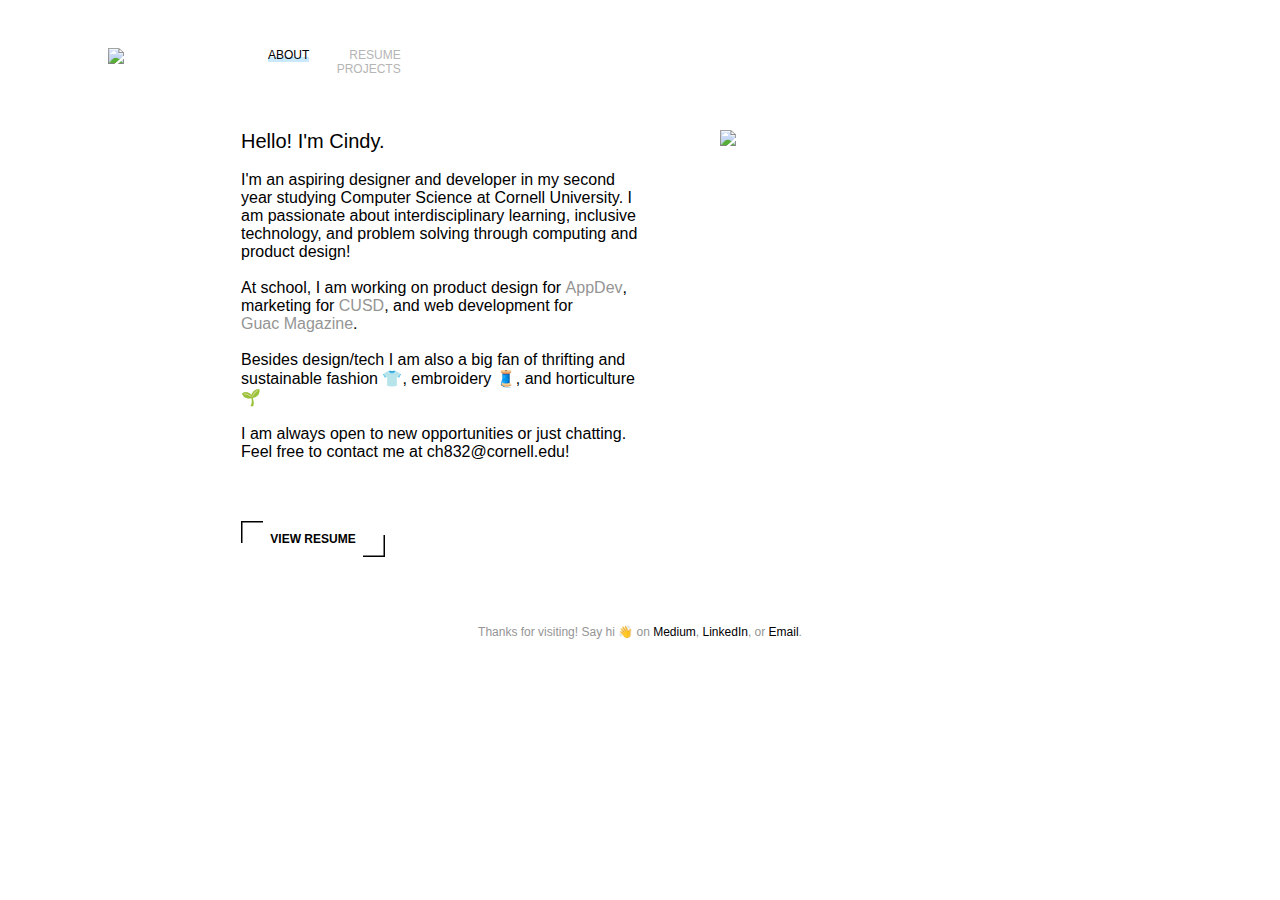
==== about.html @ b1cb4388 "blue underlines and href ui" ====
<!DOCTYPE html>
<html lang="en">

<head>
  <title>cindy huang</title>
  <meta charset="utf-8">
  <meta http-equiv="X-UA-Compatible" content="IE=edge">
  <meta name="viewport" content="width=device-width, initial-scale=1">

  <link rel="icon" href="https://cdn.glitch.com/b59a71d0-820a-452d-b9c7-6c191b469f55%2FAsset%201.png?v=1570710251582"
    type="image/x-icon">

  <!-- import the webpage's stylesheet -->
  <link rel="stylesheet" href="/style.css">

  <!-- import the webpage's javascript file -->
  <script src="/script.js" defer></script>
</head>

<body>
  <div class="header">
    <a href="index.html"><img
        src="https://cdn.glitch.com/b59a71d0-820a-452d-b9c7-6c191b469f55%2FAsset%203.png?v=1570650432038" id="logo"></a>

    <a href="https://cdn.glitch.com/b59a71d0-820a-452d-b9c7-6c191b469f55%2Fnewresume?v=1569694021846"
      class="nav hover chunky-underline" target="_blank">resume</a>
    <a href="about.html" class="nav hover chunky-underline active" style="color:black">about</a>
    <a href="index.html" class="nav hover chunky-underline">projects</a>
  </div>
  <div class="center about" style="display: block;">

    <img
      src="https://cdn.glitch.com/b59a71d0-820a-452d-b9c7-6c191b469f55%2Freceived_407897359862857-2.jpg?v=1568236920474">

    <div class="bio">
      <p>
        <span style="font-size:20px">Hello! I'm Cindy.</span> <br><br>
        I'm an aspiring designer and developer in my second year studying Computer Science at Cornell University.
        I am passionate about interdisciplinary learning, inclusive technology, and problem solving through computing
        and
        product design!
        <br><br>
        At school, I am working on product design for <a href="https://www.cornellappdev.com/"
          class="gray hover chunky-underline" target="_blank">AppDev</a>, marketing for
        <a href="https://cusd.cornell.edu/" class="gray hover chunky-underline" target="_blank">CUSD</a>, and web
        development for <a href="http://guacmag.com/" class="gray hover chunky-underline" target="_blank">Guac
          Magazine</a>.
        <br><br>
        Besides design/tech I am also a big fan of thrifting and sustainable fashion 👕, embroidery 🧵, and horticulture
        🌱<br><br>
        I am always open to new opportunities or just chatting. Feel free to contact me at
        ch832@cornell.edu!<br><br><br>
        <!--     <div class="container-left">
      <a href="https://cdn.glitch.com/b59a71d0-820a-452d-b9c7-6c191b469f55%2Fnewresume?v=1569694021846" class="button">
        <svg><rect></rect></svg> 
        view 
      </a>
        </div> -->
        <div style="clear:both; display:block;">
          <a href="https://cdn.glitch.com/b59a71d0-820a-452d-b9c7-6c191b469f55%2Fnewresume?v=1569694021846"
            target="_blank" class="button">
            <svg>
              <rect></rect>
            </svg>
            view resume
          </a>
        </div>
      </p>
    </div>

  </div>

  <div style="width:100%; height: 8em; display: flex;">
  </div>
  <p class="small gray center">
    Thanks for visiting! Say hi 👋 on <a class="hover chunky-underline" target="_blank"
      href="https://medium.com/@cindy.huang">Medium</a>,
    <a class="hover chunky-underline" target="_blank" href="https://www.linkedin.com/in/cindyhuang-/">LinkedIn</a>, or
    <a class="hover chunky-underline" target="_blank" href="mailto:ch832@cornell.edu">Email</a>.
  </p>

</body>

</html>
---- style.css ----
/* CSS files add styling rules to your content */

body {
  font-family: "Segoe UI", "Helvetica Neue", "Arial", helvetica, arial, sans-serif;
}
html{
  scroll-behavior:smooth;
  margin:40px 100px;
}
a{
  color:black;
  text-decoration:none;
}
p{
  margin:0px;
}

a.nav{
  color: #b5b5b5;
  float:right;
  text-decoration: none;
  margin-left: 40px;
  text-transform: uppercase;
  font-size: 12px;
  font-weight: 500;
}
a.hover:hover{ 
  color: black;
  transition: 0.35s ease-in-out;
}

#logo{
  width: 25%;
  display: inline-block;
  float: left;
}

.row{
  display: inline-block;
  width: 85%;
  padding: 1em;
  margin: 1.5em 0;
  background-color: #fff;
}
.row2{
  display: inline-block;
  width: 80%;
  
  margin: 0.5em 2.5em;
  background-color: #fff;
  text-align: left;
}

.project-desc{
  text-align:left;
}
.project-desc p{
  display:flex;
}
.gallery{
  width: 50%;
  float:left;
  margin-right: 4em;
}

.bio{
  text-align:left; 
  width:50%;
}

.about{
  width: 65%; 
  margin-top: 50px;
}
.about img{
  float:right; 
  width:40%;
}
.header{
  display: inline-block;
}
/**style stuffs to reuse*/
.bold{
  font-weight:bold;
}
.capitalize{
  text-transform:uppercase;
}
.gray{
  color:#959595;
}
.blue{
  color: #cae9fd;
}
.fleft{
  float:left;
}
.center {
  display: block;
  margin-left: auto;
  margin-right: auto;
  width:75%;
  text-align:center;
}
.small{
  font-size:12px;
}
.underline{
  text-decoration: underline;
}
.caption{
  margin-top:10px;
  position: relative;
}
.no-float{
  float:none;
}
* {
  box-sizing: border-box; 
}

img {
  display: block;
  width: 100%; 
}

section {
  margin-right: 30px;
}

/*project title*/
h1 {
  text-align:center;
  width:60%;
  /*margin:100px 150px 50px 150px;*/
  margin:75px auto 50px auto;
  display:block;
}
h2{
  text-align: left;
}
/*project title on home pg */
h3 {
  font-size: 22px;
  margin: 20px 0 0 0;
  font-weight: semibold;
  text-decoration:none;
}

/*project category, button*/
h4{
  margin-top:10px;
  font-weight:normal;
  font-size:12px;
  color: #959595;
  text-transform: uppercase;
}

h5{
  font-size: 12px;
  text-align:left;
  margin-bottom:10px;
}
h6{
  font-size:15px;
  width:100%;
  float:left;
  margin-bottom: 1em;
}

.responsive ul {
  display: grid;
  grid-template-columns: repeat(auto-fit, minmax(400px, 1fr));
  grid-gap: 1rem; 
}

.button{
  font-size:12px;
  font-weight: bold;
  text-transform: uppercase;
  display: inline-block;
/*   padding: 1em 1.5em; */
  color: black;
/*   border: 2px solid black; */
  text-align: center;
  float: left;
  margin: 2em 0;
  transition: all 0.2s ease-in-out;
  width: 144px;
  height:36px;
  position: absolute;
  line-height:36px;
}

.container-left{
  float:left;
}

a svg,
a svg rect{
  position: absolute;
  width:100%;
  height:100%;
  fill: transparent;
  top:0;
  left:0;
}
a svg rect{
  stroke-width: 3px;
  stroke: #000000;
  transition: 0.35s ease-in-out;
  stroke-dasharray: 44, 136;
  stroke-dashoffset: 22;
}
.button:hover svg rect{
  stroke-dasharray: 180, 0;
  stroke-dashoffset: 22;
}

/* blue underline */
.chunky-underline{
  background-image: linear-gradient(transparent 0%, transparent 65%, #cae9fd 65%, #cae9fd 100%, transparent 100%, transparent);
  display: inline-block;
  background-size: 0 100%;
  background-repeat: no-repeat;
  transition: .35s background-size ease-in-out;
}
.active {
  background-size: 100%;
}

.chunky-underline:after {
  content: '';
  display: block;
}
.chunky-underline:hover {
  background-size: 100% 100%;
}

/*art gallery*/
.artgal{
  margin-bottom: 100px;
}

/*project page*/
.projheader{
  display: block;
  margin:0px 200px 50px 200px;
}
.column{
  float:left;
  width:25%;
}

.text{
  float: left;
  margin: 0px 200px 0px 200px;
  line-height: 1.4rem;
}

.pic{
  position: relative;
  display:block;
  text-align:center;
  width:100%; 
  padding:5px;
  float:left;
  margin: 20px 0px 20px 0px;
}
.pic img{
  margin-bottom: 10px;
}
.emphasis{
  font-size:20px;
  font-style:italic;
  padding:30px;
}

@media only screen and (max-width:895px){
  body{
    margin: 25px 0px 10px 0px;
  }
  html{
    margin: 20px;
  }
  h1{
    font-size: 25px;
    padding:25px;
    margin: 0;
    width:100%;
  }

  .projheader{
    width: 100%;
    height: auto;
    margin: 10px 25px;
  } 
  .column{
    width: auto;
    margin: 10px;
    height: auto;
  }
  .text{
    margin: 25px;
    
  }/*
  .maininfo{
    margin-bottom: 100px;
    width:100%;
    padding-bottom:100px;
  }*/
  .small{
    line-height: 1rem;
  }
  .responsive ul {
  display: grid;
  grid-template-columns: auto;
  grid-gap: 1rem; 
  }

  .bio{
    float: left;
    width: 90%;
  }
  .textoverlay{
    font-size: 20px;
  }
  
}

@media only screen and (max-width:650px){
  .gallery{width: 100%; margin-bottom: 2em;}
  
  .about img{width:50%; margin-left: auto; margin-right: auto; float:none; margin-bottom: 2em;}
}

\
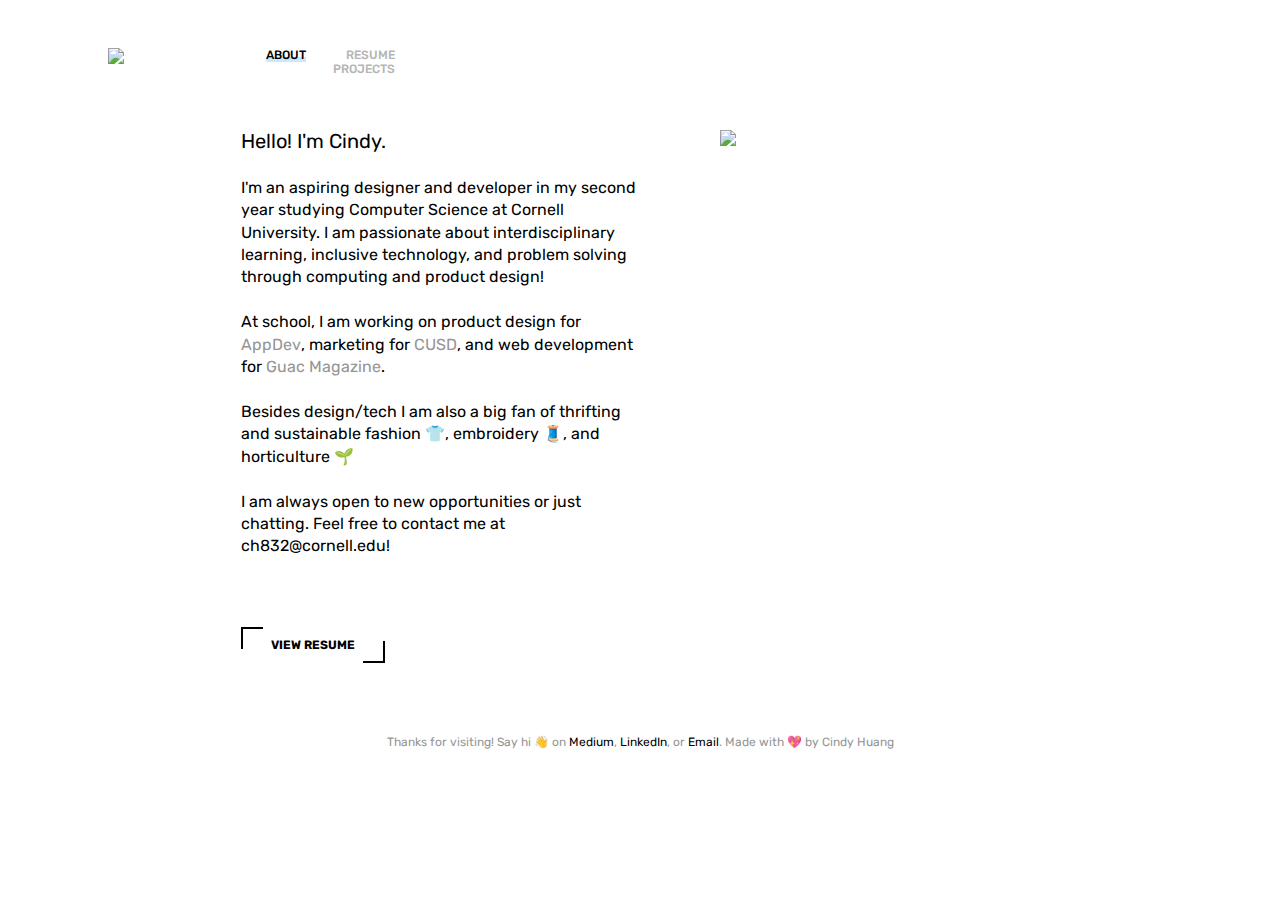
==== commit 7de6415f: "typeface" ====
--- a/about.html
+++ b/about.html
@@ -7,30 +7,29 @@
   <meta http-equiv="X-UA-Compatible" content="IE=edge">
   <meta name="viewport" content="width=device-width, initial-scale=1">
 
-  <link rel="icon" href="https://cdn.glitch.com/b59a71d0-820a-452d-b9c7-6c191b469f55%2FAsset%201.png?v=1570710251582"
-    type="image/x-icon">
+  <link rel="icon" href="/assets/favicon.png" type="image/png">
 
   <!-- import the webpage's stylesheet -->
   <link rel="stylesheet" href="/style.css">
 
   <!-- import the webpage's javascript file -->
   <script src="/script.js" defer></script>
+
+  <!-- font -->
+  <link rel="stylesheet" href="https://fonts.googleapis.com/css?family=Rubik">
 </head>
 
 <body>
   <div class="header">
-    <a href="index.html"><img
-        src="https://cdn.glitch.com/b59a71d0-820a-452d-b9c7-6c191b469f55%2FAsset%203.png?v=1570650432038" id="logo"></a>
+    <a href="index.html"><img src="/assets/name.png" id="logo"></a>
 
-    <a href="https://cdn.glitch.com/b59a71d0-820a-452d-b9c7-6c191b469f55%2Fnewresume?v=1569694021846"
-      class="nav hover chunky-underline" target="_blank">resume</a>
+    <a href="/assets/Huang_Cindy.pdf" class="nav hover chunky-underline" target="_blank">resume</a>
     <a href="about.html" class="nav hover chunky-underline active" style="color:black">about</a>
     <a href="index.html" class="nav hover chunky-underline">projects</a>
   </div>
   <div class="center about" style="display: block;">
 
-    <img
-      src="https://cdn.glitch.com/b59a71d0-820a-452d-b9c7-6c191b469f55%2Freceived_407897359862857-2.jpg?v=1568236920474">
+    <img src="/assets/headshot.jpg">
 
     <div class="bio">
       <p>
@@ -57,8 +56,7 @@
       </a>
         </div> -->
         <div style="clear:both; display:block;">
-          <a href="https://cdn.glitch.com/b59a71d0-820a-452d-b9c7-6c191b469f55%2Fnewresume?v=1569694021846"
-            target="_blank" class="button">
+          <a href="/assets/Huang_Cindy.pdf" target="_blank" class="button">
             <svg>
               <rect></rect>
             </svg>
@@ -77,6 +75,7 @@
       href="https://medium.com/@cindy.huang">Medium</a>,
     <a class="hover chunky-underline" target="_blank" href="https://www.linkedin.com/in/cindyhuang-/">LinkedIn</a>, or
     <a class="hover chunky-underline" target="_blank" href="mailto:ch832@cornell.edu">Email</a>.
+    Made with 💖 by Cindy Huang
   </p>
 
 </body>
--- a/style.css
+++ b/style.css
@@ -1,7 +1,7 @@
 /* CSS files add styling rules to your content */
 
 body {
-  font-family: "Segoe UI", "Helvetica Neue", "Arial", helvetica, arial, sans-serif;
+  font-family: "Rubik", "Segoe UI", "Helvetica", "Arial", helvetica, arial, sans-serif;
 }
 html{
   scroll-behavior:smooth;
@@ -13,6 +13,7 @@
 }
 p{
   margin:0px;
+  line-height:1.4rem;
 }
 
 a.nav{
@@ -26,7 +27,7 @@
 }
 a.hover:hover{ 
   color: black;
-  transition: 0.35s ease-in-out;
+  transition: 0.25s ease-in-out;
 }
 
 #logo{
@@ -38,8 +39,7 @@
 .row{
   display: inline-block;
   width: 85%;
-  padding: 1em;
-  margin: 1.5em 0;
+  margin: 2.5em 0;
   background-color: #fff;
 }
 .row2{
@@ -60,7 +60,7 @@
 .gallery{
   width: 50%;
   float:left;
-  margin-right: 4em;
+  margin-right: 3em;
 }
 
 .bio{
@@ -206,9 +206,9 @@
   left:0;
 }
 a svg rect{
-  stroke-width: 3px;
+  stroke-width: 4px;
   stroke: #000000;
-  transition: 0.35s ease-in-out;
+  transition: 0.25s ease-in-out;
   stroke-dasharray: 44, 136;
   stroke-dashoffset: 22;
 }
@@ -223,7 +223,7 @@
   display: inline-block;
   background-size: 0 100%;
   background-repeat: no-repeat;
-  transition: .35s background-size ease-in-out;
+  transition: .25s background-size ease-in-out;
 }
 .active {
   background-size: 100%;
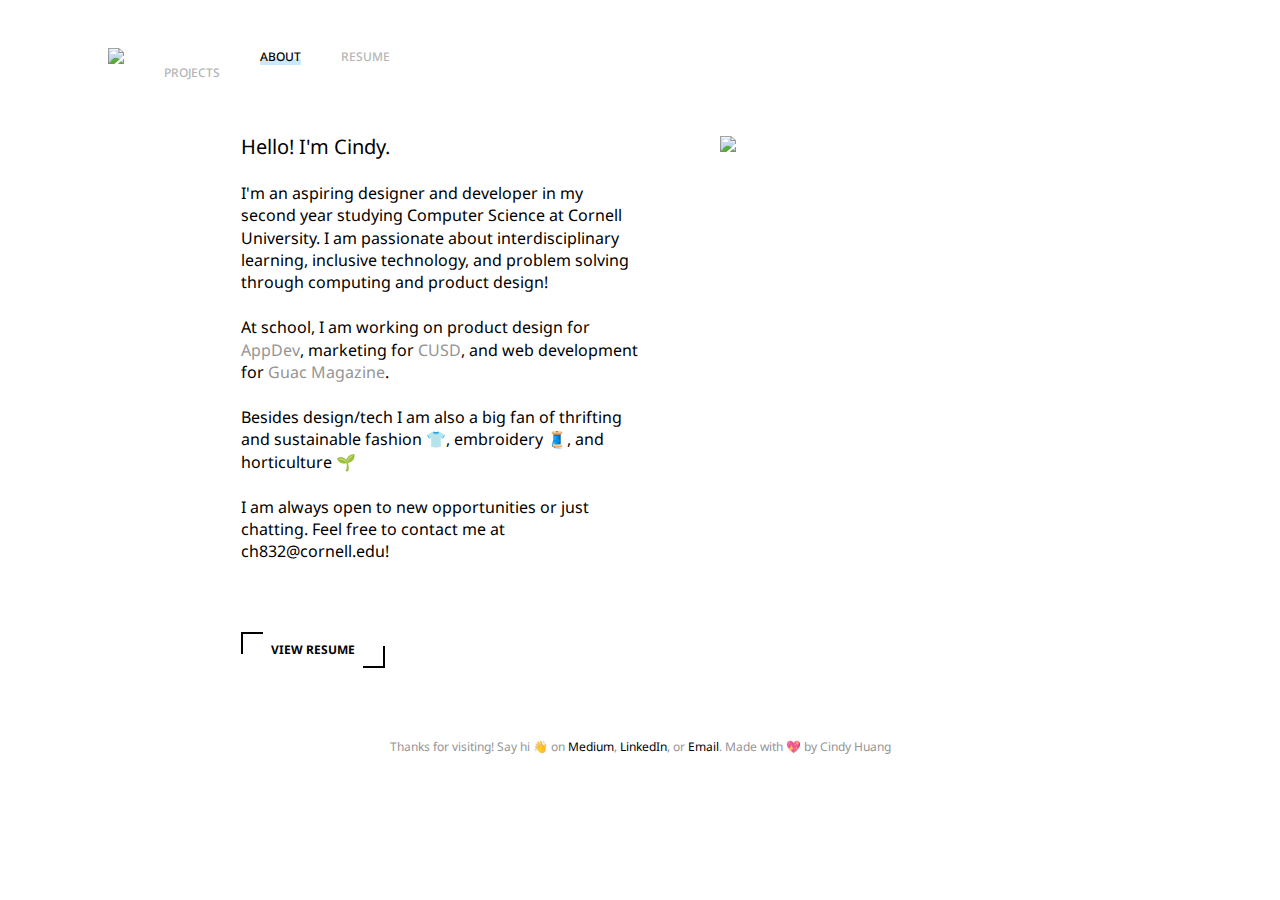
==== commit afc2e8ce: "fonts" ====
--- a/about.html
+++ b/about.html
@@ -16,7 +16,7 @@
   <script src="/script.js" defer></script>
 
   <!-- font -->
-  <link rel="stylesheet" href="https://fonts.googleapis.com/css?family=Rubik">
+  <link rel="stylesheet" href="https://fonts.googleapis.com/css?family=Noto+Sans">
 </head>
 
 <body>
--- a/style.css
+++ b/style.css
@@ -1,7 +1,7 @@
 /* CSS files add styling rules to your content */
 
 body {
-  font-family: "Rubik", "Segoe UI", "Helvetica", "Arial", helvetica, arial, sans-serif;
+  font-family: "Noto Sans", "Segoe UI", "Helvetica", "Arial", helvetica, arial, sans-serif;
 }
 html{
   scroll-behavior:smooth;
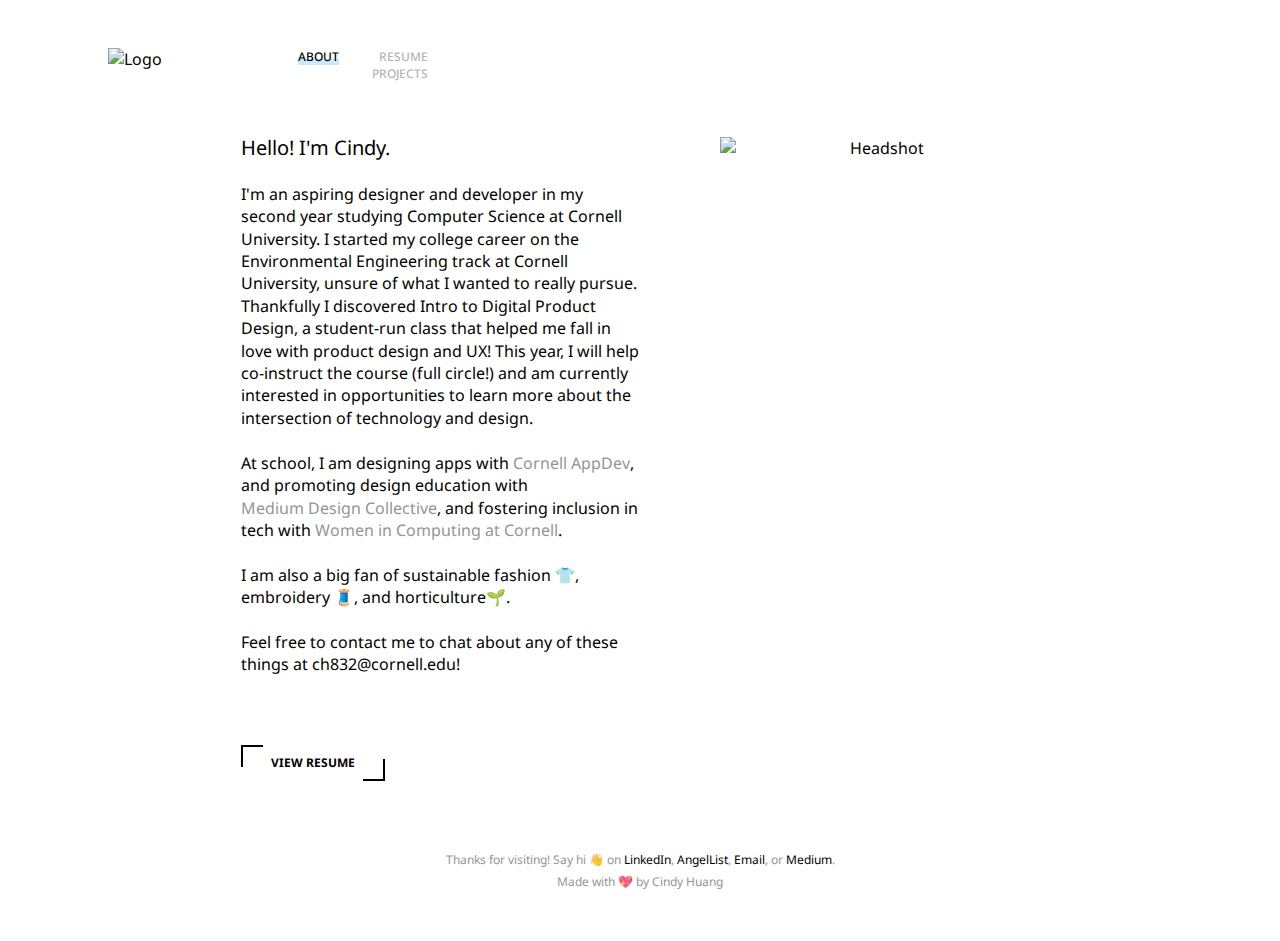
==== commit 9995acdc: "footer and mockups" ====
--- a/about.html
+++ b/about.html
@@ -21,34 +21,35 @@
 
 <body>
   <div class="header">
-    <a href="index.html"><img src="/assets/name.png" id="logo"></a>
+    <a href="index.html"><img src="/assets/name.png" id="logo" alt="Logo"></a>
 
-    <a href="/assets/Huang_Cindy.pdf" class="nav hover chunky-underline" target="_blank">resume</a>
+    <a href="Huang_Cindy.pdf" class="nav hover chunky-underline" target="_blank">resume</a>
     <a href="about.html" class="nav hover chunky-underline active" style="color:black">about</a>
     <a href="index.html" class="nav hover chunky-underline">projects</a>
   </div>
   <div class="center about" style="display: block;">
 
-    <img src="/assets/headshot.jpg">
+    <img src="/assets/headshot.jpg" alt="Headshot">
 
     <div class="bio">
       <p>
         <span style="font-size:20px">Hello! I'm Cindy.</span> <br><br>
         I'm an aspiring designer and developer in my second year studying Computer Science at Cornell University.
-        I am passionate about interdisciplinary learning, inclusive technology, and problem solving through computing
-        and
-        product design!
+        I started my college career on the Environmental Engineering track at Cornell University, unsure of what I
+        wanted to really pursue.
+        Thankfully I discovered Intro to Digital Product Design, a student-run class that helped me fall in
+        love with product design and UX! This year, I will help co-instruct the course (full circle!) and am
+        currently interested in opportunities to learn more about the intersection of technology and design.
         <br><br>
-        At school, I am working on product design for <a href="https://www.cornellappdev.com/"
-          class="gray hover chunky-underline" target="_blank">AppDev</a>, marketing for
-        <a href="https://cusd.cornell.edu/" class="gray hover chunky-underline" target="_blank">CUSD</a>, and web
-        development for <a href="http://guacmag.com/" class="gray hover chunky-underline" target="_blank">Guac
-          Magazine</a>.
+        At school, I am designing apps with <a href="https://www.cornellappdev.com/" class="gray hover chunky-underline"
+          target="_blank">Cornell AppDev</a>, and promoting design education with
+        <a href="https://cornellmedium.design/" class="gray hover chunky-underline" target="_blank">Medium Design
+          Collective</a>, and fostering inclusion in tech with
+        <a href="https://wicc.cornell.edu/" class="gray hover chunky-underline" target="_blank">Women in Computing at
+          Cornell</a>.
         <br><br>
-        Besides design/tech I am also a big fan of thrifting and sustainable fashion 👕, embroidery 🧵, and horticulture
-        🌱<br><br>
-        I am always open to new opportunities or just chatting. Feel free to contact me at
-        ch832@cornell.edu!<br><br><br>
+        I am also a big fan of sustainable fashion 👕, embroidery 🧵, and horticulture🌱.<br><br>
+        Feel free to contact me to chat about any of these things at ch832@cornell.edu!<br><br><br>
         <!--     <div class="container-left">
       <a href="https://cdn.glitch.com/b59a71d0-820a-452d-b9c7-6c191b469f55%2Fnewresume?v=1569694021846" class="button">
         <svg><rect></rect></svg> 
@@ -56,7 +57,7 @@
       </a>
         </div> -->
         <div style="clear:both; display:block;">
-          <a href="/assets/Huang_Cindy.pdf" target="_blank" class="button">
+          <a href="Huang_Cindy.pdf" target="_blank" class="button">
             <svg>
               <rect></rect>
             </svg>
@@ -71,10 +72,11 @@
   <div style="width:100%; height: 8em; display: flex;">
   </div>
   <p class="small gray center">
-    Thanks for visiting! Say hi 👋 on <a class="hover chunky-underline" target="_blank"
-      href="https://medium.com/@cindy.huang">Medium</a>,
-    <a class="hover chunky-underline" target="_blank" href="https://www.linkedin.com/in/cindyhuang-/">LinkedIn</a>, or
-    <a class="hover chunky-underline" target="_blank" href="mailto:ch832@cornell.edu">Email</a>.
+    Thanks for visiting! Say hi 👋 on
+    <a class="hover chunky-underline" target="_blank" href="https://www.linkedin.com/in/cindyhuang-/">LinkedIn</a>,
+    <a class="hover chunky-underline" target="_blank" href="https://angel.co/cindy-huang-15">AngelList</a>,
+    <a class="hover chunky-underline" target="_blank" href="mailto:ch832@cornell.edu">Email</a>, or
+    <a class="hover chunky-underline" target="_blank" href="https://medium.com/@cindy.huang">Medium</a>.<br>
     Made with 💖 by Cindy Huang
   </p>
 
--- a/style.css
+++ b/style.css
@@ -14,6 +14,7 @@
 p{
   margin:0px;
   line-height:1.4rem;
+ 
 }
 
 a.nav{
@@ -95,6 +96,9 @@
 .fleft{
   float:left;
 }
+.inline{
+  display:inline;
+}
 .center {
   display: block;
   margin-left: auto;
@@ -107,6 +111,7 @@
 }
 .underline{
   text-decoration: underline;
+  text-decoration-color: #b5b5b5;
 }
 .caption{
   margin-top:10px;
@@ -137,6 +142,7 @@
   display:block;
 }
 h2{
+  margin-top:2em;
   text-align: left;
 }
 /*project title on home pg */
@@ -168,10 +174,18 @@
   margin-bottom: 1em;
 }
 
-.responsive ul {
-  display: grid;
-  grid-template-columns: repeat(auto-fit, minmax(400px, 1fr));
-  grid-gap: 1rem; 
+.button-center{
+  font-size:12px;
+  font-weight: bold;
+  text-transform: uppercase;
+  display: block;
+  margin: 2em auto;
+  padding: .5em 2em;
+  background-color: black;
+  color:white;
+  width: 200px;
+  text-align: center;
+  line-height:36px;
 }
 
 .button{
@@ -236,6 +250,14 @@
 .chunky-underline:hover {
   background-size: 100% 100%;
 }
+.mylist{
+  margin: 2em; 
+  line-height:2em;
+}
+
+li{
+  margin-bottom: 0.75em;
+}
 
 /*art gallery*/
 .artgal{
@@ -249,7 +271,8 @@
 }
 .column{
   float:left;
-  width:25%;
+  width:20%;
+  margin:1em;
 }
 
 .text{
@@ -271,9 +294,19 @@
   margin-bottom: 10px;
 }
 .emphasis{
-  font-size:20px;
+  font-size:1.5em;
   font-style:italic;
   padding:30px;
+  line-height: 1.5em;
+}
+
+@media only screen and (max-width:1260px){
+  .column{
+    float: left;
+    width: 50%;
+    padding: 0 2em;
+    margin: 0;
+  }
 }
 
 @media only screen and (max-width:895px){
@@ -333,5 +366,3 @@
   
   .about img{width:50%; margin-left: auto; margin-right: auto; float:none; margin-bottom: 2em;}
 }
-
-\
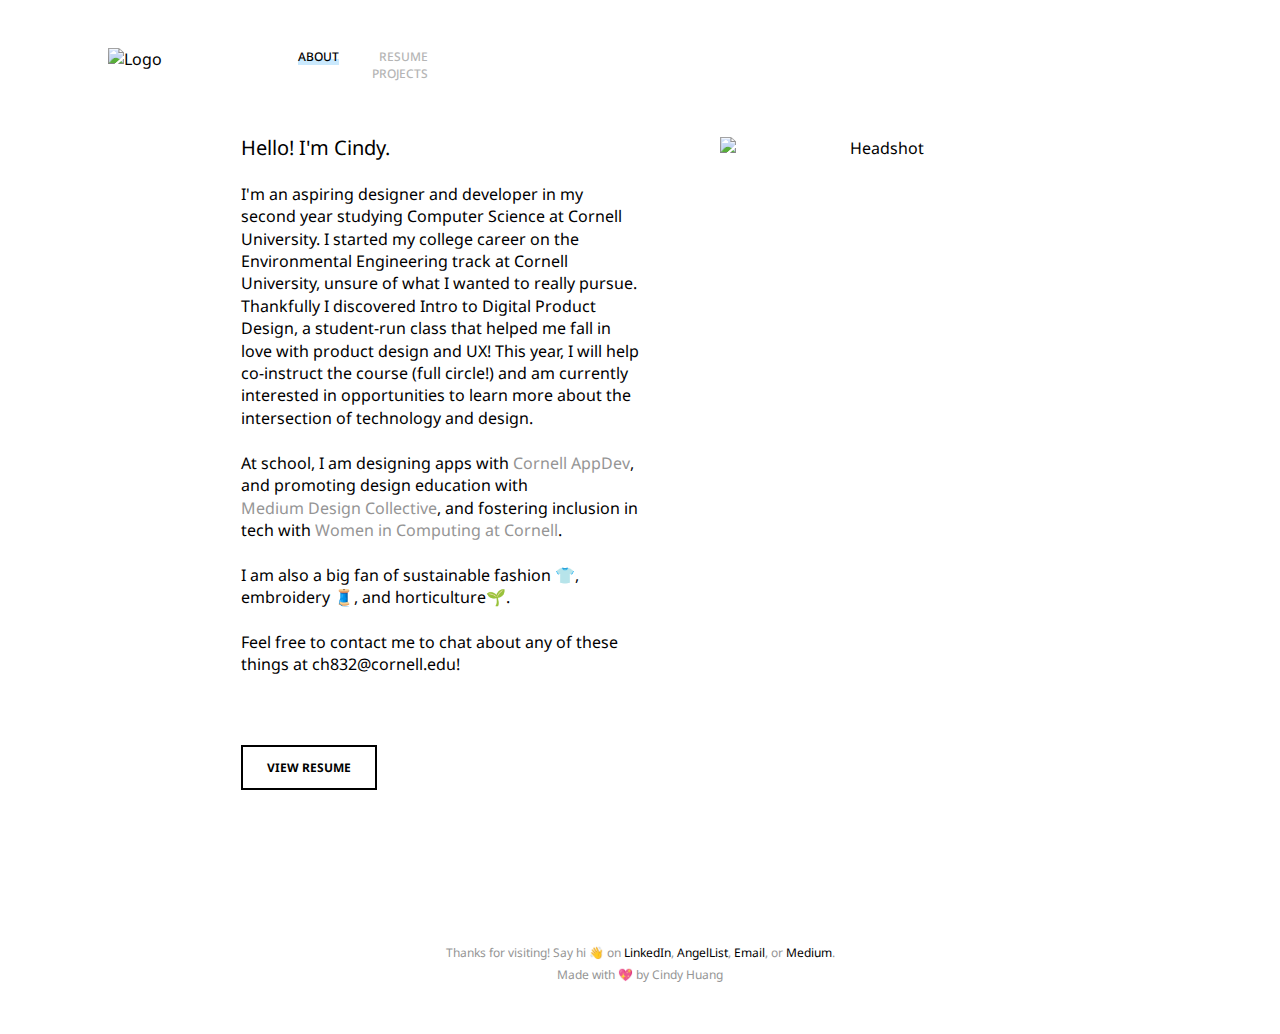
==== commit 37b2099b: "buttons" ====
--- a/about.html
+++ b/about.html
@@ -58,9 +58,6 @@
         </div> -->
         <div style="clear:both; display:block;">
           <a href="Huang_Cindy.pdf" target="_blank" class="button">
-            <svg>
-              <rect></rect>
-            </svg>
             view resume
           </a>
         </div>
--- a/style.css
+++ b/style.css
@@ -193,17 +193,22 @@
   font-weight: bold;
   text-transform: uppercase;
   display: inline-block;
-/*   padding: 1em 1.5em; */
+  padding: 1em 2em;
   color: black;
-/*   border: 2px solid black; */
+  border: 2px solid black;
   text-align: center;
   float: left;
   margin: 2em 0;
   transition: all 0.2s ease-in-out;
-  width: 144px;
+  /* width: 144px;
   height:36px;
   position: absolute;
-  line-height:36px;
+  line-height:36px; */
+}
+
+.button:hover{
+  background-color: black;
+  color:white;
 }
 
 .container-left{
@@ -279,6 +284,10 @@
   float: left;
   margin: 0px 200px 0px 200px;
   line-height: 1.4rem;
+}
+
+.text h6{
+  line-height: 2rem;
 }
 
 .pic{
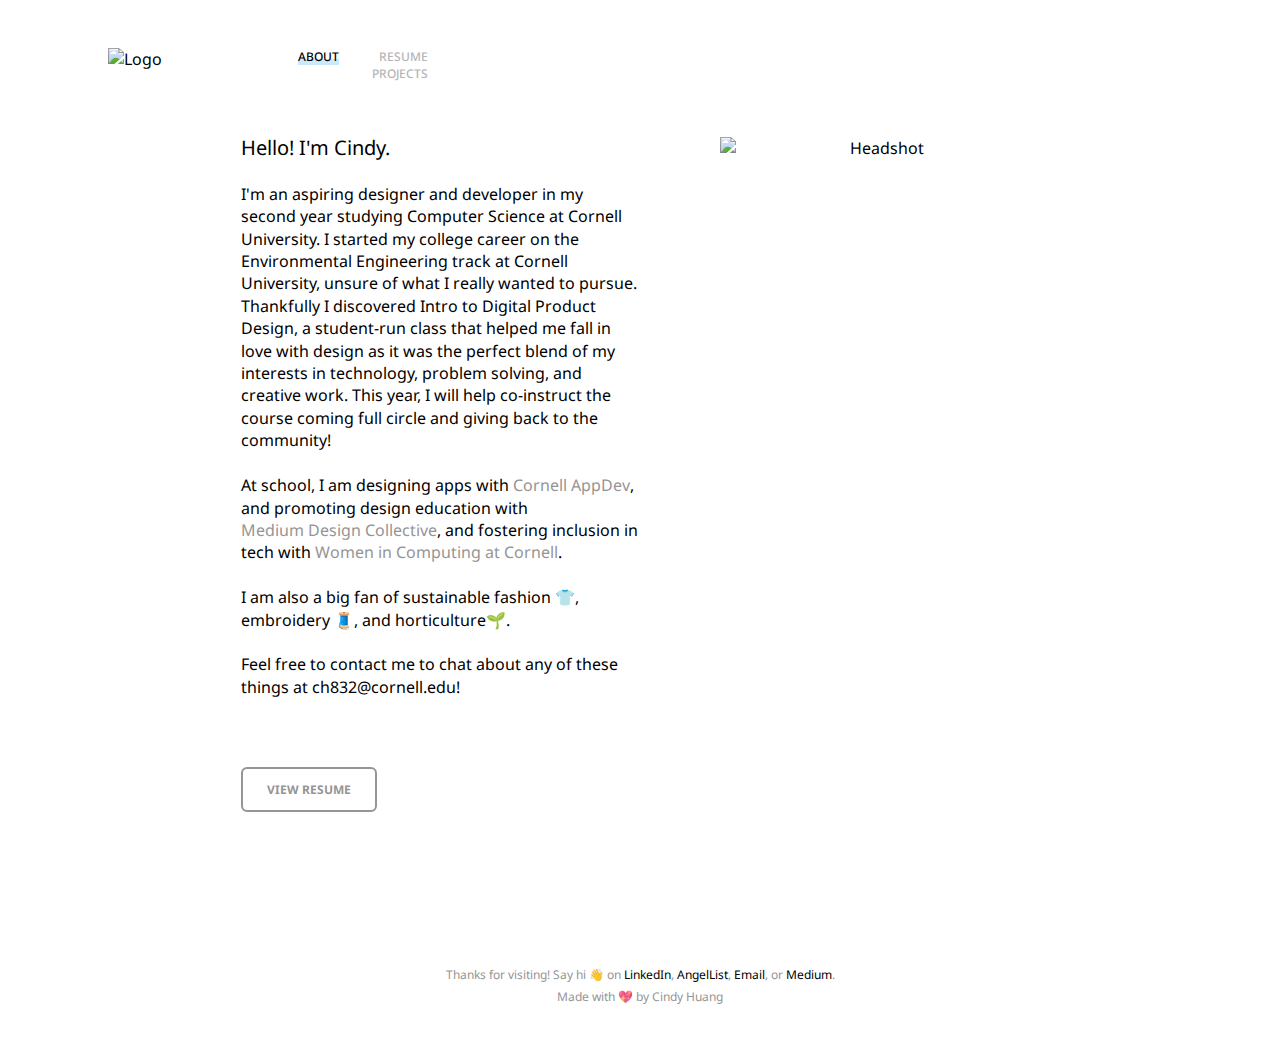
==== commit 60cec3af: "buttons and about:" ====
--- a/about.html
+++ b/about.html
@@ -36,10 +36,10 @@
         <span style="font-size:20px">Hello! I'm Cindy.</span> <br><br>
         I'm an aspiring designer and developer in my second year studying Computer Science at Cornell University.
         I started my college career on the Environmental Engineering track at Cornell University, unsure of what I
-        wanted to really pursue.
+        really wanted to pursue.
         Thankfully I discovered Intro to Digital Product Design, a student-run class that helped me fall in
-        love with product design and UX! This year, I will help co-instruct the course (full circle!) and am
-        currently interested in opportunities to learn more about the intersection of technology and design.
+        love with design as it was the perfect blend of my interests in technology, problem solving, and creative work.
+        This year, I will help co-instruct the course coming full circle and giving back to the community!
         <br><br>
         At school, I am designing apps with <a href="https://www.cornellappdev.com/" class="gray hover chunky-underline"
           target="_blank">Cornell AppDev</a>, and promoting design education with
@@ -50,12 +50,7 @@
         <br><br>
         I am also a big fan of sustainable fashion 👕, embroidery 🧵, and horticulture🌱.<br><br>
         Feel free to contact me to chat about any of these things at ch832@cornell.edu!<br><br><br>
-        <!--     <div class="container-left">
-      <a href="https://cdn.glitch.com/b59a71d0-820a-452d-b9c7-6c191b469f55%2Fnewresume?v=1569694021846" class="button">
-        <svg><rect></rect></svg> 
-        view 
-      </a>
-        </div> -->
+
         <div style="clear:both; display:block;">
           <a href="Huang_Cindy.pdf" target="_blank" class="button">
             view resume
--- a/style.css
+++ b/style.css
@@ -181,8 +181,8 @@
   display: block;
   margin: 2em auto;
   padding: .5em 2em;
-  background-color: black;
-  color:white;
+  background-color: white;
+  color:#959595;
   width: 200px;
   text-align: center;
   line-height:36px;
@@ -194,11 +194,13 @@
   text-transform: uppercase;
   display: inline-block;
   padding: 1em 2em;
-  color: black;
-  border: 2px solid black;
+  color: #959595;
+  background-color: white;
+  border: 2px solid #959595;
+  border-radius: 0.5em;
   text-align: center;
   float: left;
-  margin: 2em 0;
+  margin: 2em 1em 2em 0;
   transition: all 0.2s ease-in-out;
   /* width: 144px;
   height:36px;
@@ -206,9 +208,20 @@
   line-height:36px; */
 }
 
+.primary.button{
+  background-color: #959595;
+  color: white;
+}
+
 .button:hover{
+  color: black;
+  border-color: black;
+}
+
+.primary.button:hover{
   background-color: black;
-  color:white;
+  border-color: black;
+  color: white;
 }
 
 .container-left{
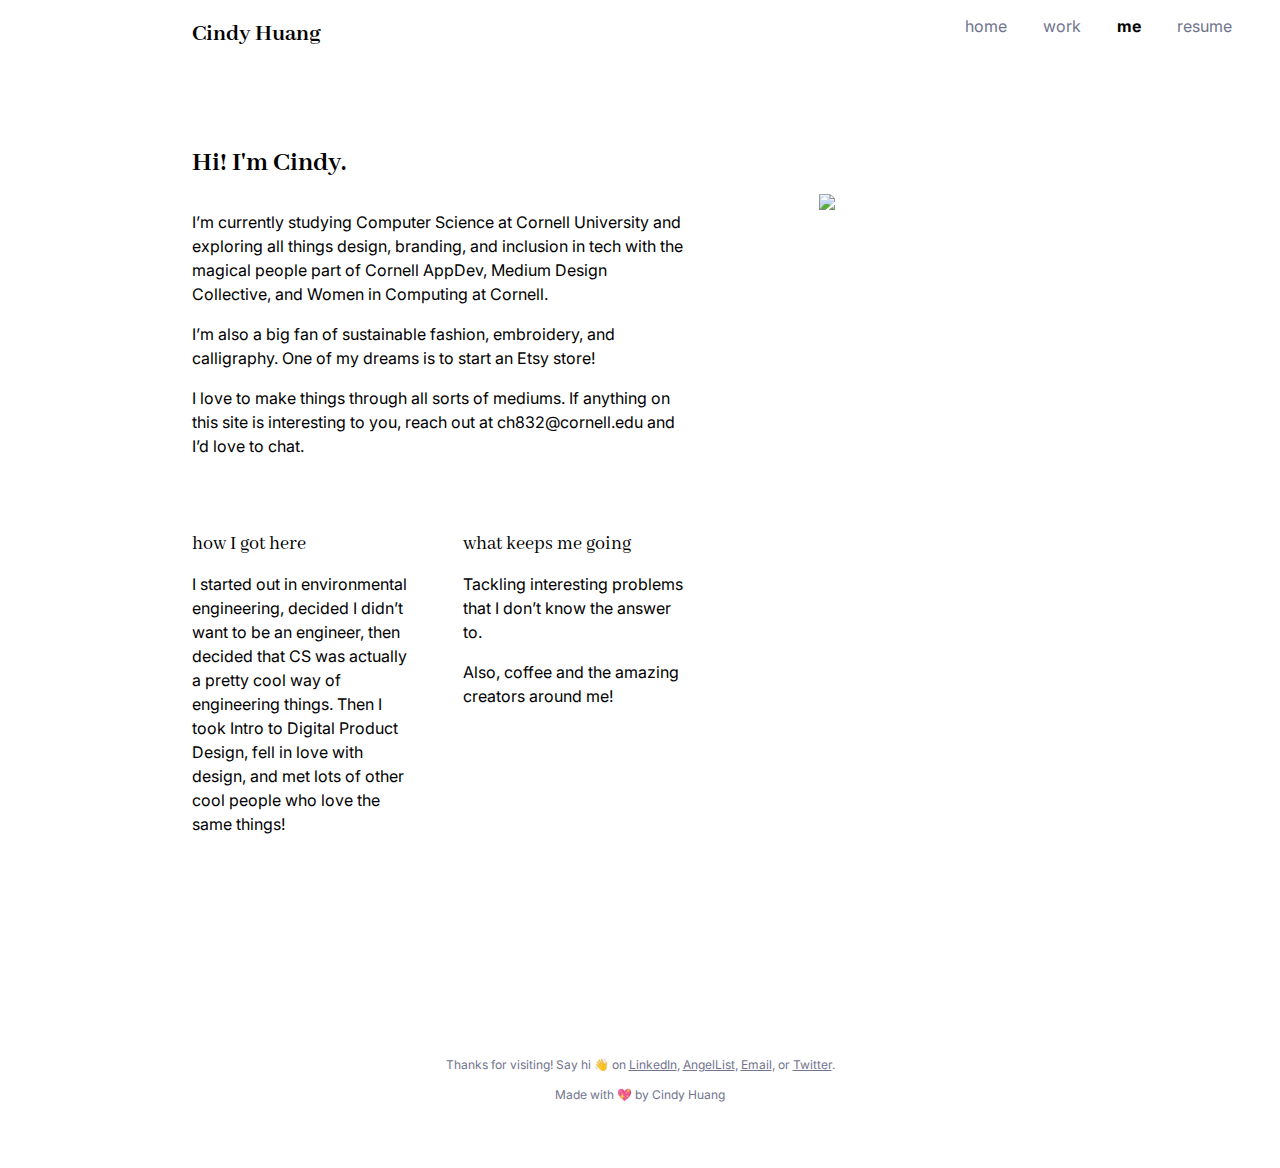
==== commit 77344148: "added night bite" ====
--- a/about.html
+++ b/about.html
@@ -10,66 +10,82 @@
   <link rel="icon" href="/assets/favicon.png" type="image/png">
 
   <!-- import the webpage's stylesheet -->
-  <link rel="stylesheet" href="/style.css">
+  <link rel="stylesheet" href="/stylenew.css">
 
   <!-- import the webpage's javascript file -->
   <script src="/script.js" defer></script>
 
   <!-- font -->
   <link rel="stylesheet" href="https://fonts.googleapis.com/css?family=Noto+Sans">
+  <link rel="stylesheet" href="https://fonts.googleapis.com/css?family=Abhaya+Libre">
+  <link rel="stylesheet" href="https://fonts.googleapis.com/css?family=Inter">
 </head>
 
 <body>
-  <div class="header">
-    <a href="index.html"><img src="/assets/name.png" id="logo" alt="Logo"></a>
 
-    <a href="Huang_Cindy.pdf" class="nav hover chunky-underline" target="_blank">resume</a>
-    <a href="about.html" class="nav hover chunky-underline active" style="color:black">about</a>
-    <a href="index.html" class="nav hover chunky-underline">projects</a>
+  <div class="topnav">
+    <a href="index.html">
+      <h3 id="nav-name">Cindy Huang</h3>
+    </a>
+
+    <div id=links>
+      <a href="index.html" class="gray">home</a>
+      <a href="index.html#projects" class="gray">work</a>
+      <a href="about.html" class="active">me</a>
+      <a href="/assets/Huang_Cindy.pdf" class="gray">resume</a>
+    </div>
   </div>
-  <div class="center about" style="display: block;">
 
-    <img src="/assets/headshot.jpg" alt="Headshot">
+  <div id="main-about">
+    <h2>Hi! I'm Cindy.</h2>
 
-    <div class="bio">
+    <div id="headshot">
+      <img src="assets/headshot.jpg">
+    </div>
+
+    <div id="bio">
       <p>
-        <span style="font-size:20px">Hello! I'm Cindy.</span> <br><br>
-        I'm an aspiring designer and developer in my second year studying Computer Science at Cornell University.
-        I started my college career on the Environmental Engineering track at Cornell University, unsure of what I
-        really wanted to pursue.
-        Thankfully I discovered Intro to Digital Product Design, a student-run class that helped me fall in
-        love with design as it was the perfect blend of my interests in technology, problem solving, and creative work.
-        This year, I will help co-instruct the course coming full circle and giving back to the community!
-        <br><br>
-        At school, I am designing apps with <a href="https://www.cornellappdev.com/" class="gray hover chunky-underline"
-          target="_blank">Cornell AppDev</a>, and promoting design education with
-        <a href="https://cornellmedium.design/" class="gray hover chunky-underline" target="_blank">Medium Design
-          Collective</a>, and fostering inclusion in tech with
-        <a href="https://wicc.cornell.edu/" class="gray hover chunky-underline" target="_blank">Women in Computing at
-          Cornell</a>.
-        <br><br>
-        I am also a big fan of sustainable fashion 👕, embroidery 🧵, and horticulture🌱.<br><br>
-        Feel free to contact me to chat about any of these things at ch832@cornell.edu!<br><br><br>
+        I’m currently studying Computer Science at Cornell University and exploring all things design, branding, and
+        inclusion in tech with the magical people part of Cornell AppDev, Medium Design Collective, and Women in
+        Computing at Cornell.
+      </p>
+      <p>I’m also a big fan of sustainable fashion, embroidery, and calligraphy. One of my dreams is to start an Etsy
+        store! </p>
+      <p>I love to make things through all sorts of mediums.
+        If anything on this site is interesting to you, reach out at ch832@cornell.edu and I’d love to chat.</p>
 
-        <div style="clear:both; display:block;">
-          <a href="Huang_Cindy.pdf" target="_blank" class="button">
-            view resume
-          </a>
+      <div class="divider"></div>
+      <div class="two-columns">
+        <div>
+          <h4>how I got here</h4>
+          <p>I started out in environmental engineering, decided I didn’t want to be an engineer, then decided that CS
+            was
+            actually a pretty cool way of engineering things. Then I took Intro to Digital Product Design, fell in love
+            with
+            design, and met lots of other cool people who love the same things!</p>
         </div>
-      </p>
+        <div>
+          <h4>what keeps me going</h4>
+          <p>Tackling interesting problems that I don’t know the answer to.</p>
+          <p>
+            Also, coffee and the amazing creators around me!</p>
+        </div>
+      </div>
     </div>
 
   </div>
 
-  <div style="width:100%; height: 8em; display: flex;">
+  </div>
+
+  <div style="width:100%; height: 6em; display: flex;">
   </div>
   <p class="small gray center">
     Thanks for visiting! Say hi 👋 on
-    <a class="hover chunky-underline" target="_blank" href="https://www.linkedin.com/in/cindyhuang-/">LinkedIn</a>,
-    <a class="hover chunky-underline" target="_blank" href="https://angel.co/cindy-huang-15">AngelList</a>,
-    <a class="hover chunky-underline" target="_blank" href="mailto:ch832@cornell.edu">Email</a>, or
-    <a class="hover chunky-underline" target="_blank" href="https://medium.com/@cindy.huang">Medium</a>.<br>
-    Made with 💖 by Cindy Huang
+    <a class="underline" target="_blank" href="https://www.linkedin.com/in/cindyhuang-/">LinkedIn</a>,
+    <a class="underline" target="_blank" href="https://angel.co/cindy-huang-15">AngelList</a>,
+    <a class="underline" target="_blank" href="mailto:ch832@cornell.edu">Email</a>, or
+    <a class="underline" target="_blank" href="https://twitter.com/cndyhuang">Twitter</a>.</p>
+  <p class="small gray center"> Made with 💖 by Cindy Huang
   </p>
 
 </body>
--- a/stylenew.css
+++ b/stylenew.css
@@ -0,0 +1,354 @@
+html{
+  scroll-behavior:smooth;
+}
+/* text styles */
+h1{
+ font-family: "Abhaya Libre", "Unna", serif;
+ font-weight: bold;
+ font-size: 3em;
+}
+
+h2{
+  font-family: "Abhaya Libre", "Unna", serif;
+  font-weight: bold;
+  font-size: 1.75em;
+  margin: 1.25em 0 0.5em 0
+ }
+
+ h3{
+  font-family: "Abhaya Libre", "Unna", serif;
+  font-weight: bold;
+  font-size: 1.5em;
+ }
+ h3#nav-name{
+   margin:0;
+ }
+
+ h4{
+  font-family: "Abhaya Libre", "Unna", serif;
+  font-weight: normal;
+  font-size: 1.25em;
+  margin: 0.5em 0;
+ }
+
+h5{
+  margin: 1em 0;
+}
+
+p{
+  line-height: 1.5em;
+}
+
+#blurb p {
+  font-size: 2em;
+  margin-right:20%;
+}
+
+.project p {
+  margin: 0.25em 0;
+}
+
+a{
+  color: inherit;
+  text-decoration: inherit;
+}
+
+li {
+  margin:0.5em 0;
+}
+
+.small{
+  font-size:12px;
+}
+
+body {
+  font-family: "Inter", "Helvetica Neue", sans-serif;
+  margin: 0 15% 4em 15%;
+}
+
+.underline{
+  text-decoration: underline;
+}
+
+/* colors */
+.gray {
+  color:#71748C;
+}
+.black {
+  color: #000000;
+}
+
+/* top navigation */
+.topnav{
+  height: 50px;
+}
+
+#links {
+  right: 2em;
+  top:1em;
+  position: absolute;
+}
+
+.topnav a {
+  padding: 1em;
+  text-decoration: none;
+}
+
+.active {
+  color: black;
+  font-weight: bold;
+}
+
+/* home page */
+.topnav a:hover{
+  color:black;
+}
+.column{
+  display: inline-block;
+  width:45%;
+}
+
+.project {
+  padding: 3em;
+  transition: 0.3s ease-in-out;
+}
+.project:hover{
+  box-shadow: 0 0 8px #d4d4d4;
+  transform: translateY(-8px);
+  transition: 0.3s ease-in-out;
+}
+.mock{
+  width: 60%;
+  margin: auto;
+}
+.mock img{
+  width: 100%;
+}
+.community-logo img{
+  width: 100%;
+}
+
+
+#intro {
+  vertical-align: top;
+  /* margin-left: 2em; */
+  padding-right: 5%;
+}
+
+/* spacing */
+.section{
+  margin: 0.5em 0;
+}
+
+.grid{
+  display: grid;
+  grid-template-columns: 50% 50%;
+  grid-gap: 10%;
+}
+
+.divider {
+  height: 3em;
+}
+
+.center {
+  display: block;
+  margin-left: auto;
+  margin-right: auto;
+  width:75%;
+  text-align:center;
+}
+.two-columns{
+  display: grid;
+  grid-template-columns: 45% 45%;
+  grid-column-gap: 10%;
+  grid-row-gap: 2em;
+}
+.three-columns{
+  display: grid;
+  grid-template-columns: 33% 33% 33%;
+  /* grid-gap: 5%; */
+}
+
+
+.padding-r{
+  padding-right: 4em;
+}
+
+/* extra decor */
+.shape {
+  background-color: #CAE9FD;
+  position: absolute;
+  z-index: -1;
+}
+#circle1{
+  width: 48px;
+  height: 48px;
+  transform: translate(-20px,-8px);
+  border-radius: 52% 48% 50% 54% / 50% 59% 40% 54%;
+}
+#circle2 {
+  width: 50px;
+  height: 48px;
+  transform: translate(-20px,-8px);
+  border-radius: 60% 45% 57% 44% / 59% 56% 60% 54%;
+}
+#circle3 {
+  width: 48px;
+  height: 50px;
+  transform: translate(-20px,-8px);
+  border-radius: 59% 48% 42% 54% / 60% 59% 35% 46%;
+}
+
+/* case study */
+
+.projheader{
+  display: grid;
+  grid-template-columns: 25% 25% 25% 25%;
+  margin: 3em 0;
+}
+
+.projheader p {
+  margin: 0.5em 0;
+  font-size: 0.75em;
+}
+
+.casestudy{ 
+  width: 75%;
+  margin: 4em auto;
+}
+.casestudy h4{
+  margin-top: 2em;
+  font-weight: bold;
+}
+.casestudy h2{
+  margin-top: 4em;
+}
+.casestudy p{
+  line-height: 1.5em;
+}
+
+.casestudy img{
+    display: block;
+    width: 100%; 
+}
+
+.emphasis{
+  font-size:1.5em;
+  font-style:italic;
+  padding:30px;
+  line-height: 1.5em;
+}
+
+.pic{
+  text-align:center;
+  margin: 3em 0;
+}
+.pic img{
+  margin-bottom: 10px;
+}
+.wide{
+  width:85%; 
+  margin-bottom: 25px;
+}
+
+.wide img{
+  width: 100%;
+}
+
+.btn-link {
+  text-decoration: underline;
+  font-weight: bold;
+  display: block;
+  margin: 2em 0;
+}
+
+/* about */
+#bio{
+  width: 55%;
+  display: inline-block;
+}
+
+#main-about{
+  margin: 6em 0;
+}
+
+#headshot {
+  width: 30%;
+  vertical-align: top;
+  padding-left: 8%;
+  float: right;
+}
+
+#headshot img{
+  width: 100%;
+}
+
+@media only screen and (max-width:850px){
+  .column{
+    width: 100%;
+  }
+
+  .three-columns {
+    grid-template-columns: 100%;
+  }
+
+  .two-columns {
+    grid-template-columns: 100%;
+    grid-gap: 1em;
+  }
+
+  .info {
+    display: inline-block;
+    vertical-align: top;
+    margin: 1em;
+    width: 50%;
+}
+
+.mock {
+  width: 40%;
+  display: inline-block;
+}
+.project{
+  padding: 1em;
+}
+
+  .community-logo {
+    width: 20%;
+    display: inline-block;
+
+}
+}
+
+@media only screen and (max-width:550px){
+  body{
+    margin: 0 5% 5% 5%;
+  }
+
+  .casestudy{
+    width: 85%;
+  }
+  .info{
+    width: 90%;
+    display: block;
+  }
+  .mock {
+    display: block;
+  }
+  .community-logo {
+    width: 50%;
+    display:block;
+    margin: auto;
+}
+
+  #bio {
+    width: 100%;
+  }
+  #headshot {
+    width: 50%;
+    vertical-align: top;
+    float: none;
+    position: relative;
+    top: 0;
+    margin: 2em auto;
+}
+}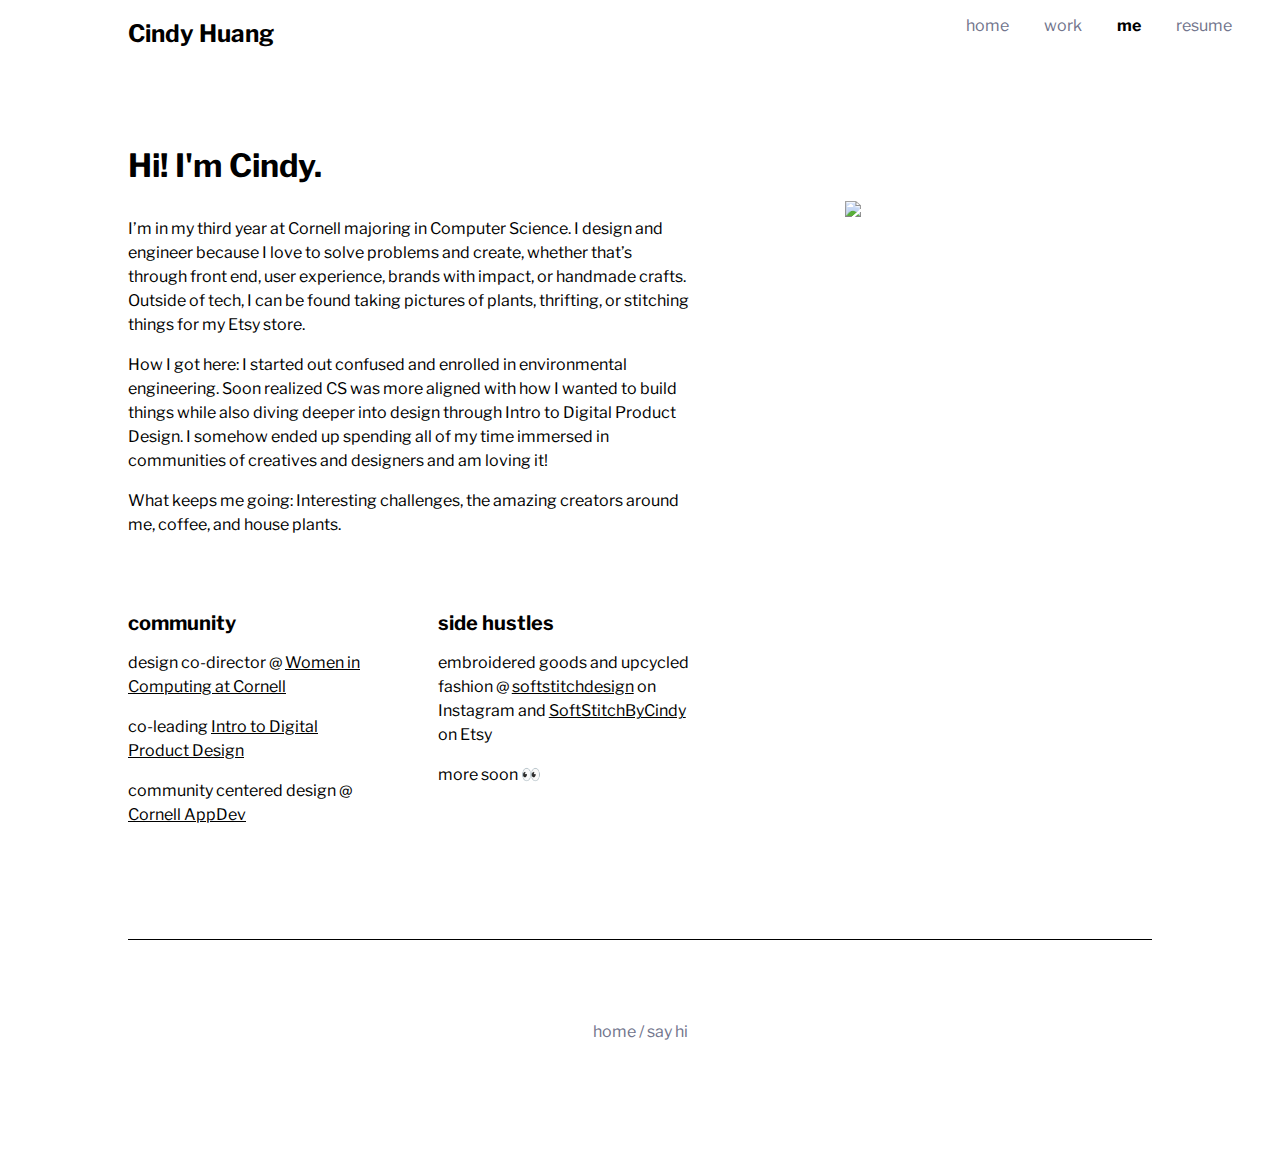
==== commit bd7968c7: "pear update" ====
--- a/about.html
+++ b/about.html
@@ -19,6 +19,8 @@
   <link rel="stylesheet" href="https://fonts.googleapis.com/css?family=Noto+Sans">
   <link rel="stylesheet" href="https://fonts.googleapis.com/css?family=Abhaya+Libre">
   <link rel="stylesheet" href="https://fonts.googleapis.com/css?family=Inter">
+  <link rel="stylesheet" href="https://fonts.googleapis.com/css?family=Libre+Franklin">
+
 </head>
 
 <body>
@@ -45,30 +47,36 @@
 
     <div id="bio">
       <p>
-        I’m currently studying Computer Science at Cornell University and exploring all things design, branding, and
-        inclusion in tech with the magical people part of Cornell AppDev, Medium Design Collective, and Women in
-        Computing at Cornell.
+        I’m in my third year at Cornell majoring in Computer Science. I design and engineer because I love to solve
+        problems and create, whether that’s through front end, user experience, brands with impact, or handmade crafts.
+        Outside of tech, I can be found taking pictures of plants, thrifting, or stitching things for my Etsy store.
       </p>
-      <p>I’m also a big fan of sustainable fashion, embroidery, and calligraphy. One of my dreams is to start an Etsy
-        store! </p>
-      <p>I love to make things through all sorts of mediums.
-        If anything on this site is interesting to you, reach out at ch832@cornell.edu and I’d love to chat.</p>
+      <p>How I got here: I started out confused and enrolled in environmental engineering. Soon realized CS was more
+        aligned with how I wanted to build things while also diving deeper into design through Intro to Digital Product
+        Design. I somehow ended up spending all of my time immersed in communities of creatives and designers and am
+        loving it!</p>
+      <p>What keeps me going: Interesting challenges, the amazing creators around me, coffee, and house plants.</p>
 
       <div class="divider"></div>
       <div class="two-columns">
         <div>
-          <h4>how I got here</h4>
-          <p>I started out in environmental engineering, decided I didn’t want to be an engineer, then decided that CS
-            was
-            actually a pretty cool way of engineering things. Then I took Intro to Digital Product Design, fell in love
-            with
-            design, and met lots of other cool people who love the same things!</p>
+          <h4>community</h4>
+          <p>design co-director @ <a href="https://wicc.cornell.edu/"><span class="underline">Women in Computing at
+                Cornell</span></a></p>
+          <p>co-leading <a href="https://www.cornellappdev.com/courses/dpd"><span class="underline">Intro to Digital
+                Product Design</span></a></p>
+          <p>community centered design @ <a href="https://www.cornellappdev.com/"><span class="underline">Cornell
+                AppDev</span></a></p>
+
         </div>
         <div>
-          <h4>what keeps me going</h4>
-          <p>Tackling interesting problems that I don’t know the answer to.</p>
+          <h4>side hustles</h4>
+          <p>embroidered goods and upcycled fashion @ <a href="https://www.instagram.com/softstitchdesign/"
+              class="underline">softstitchdesign</a> on Instagram and <a
+              href="https://www.etsy.com/shop/SoftStitchByCindy" class="underline">SoftStitchByCindy</a> on Etsy</p>
           <p>
-            Also, coffee and the amazing creators around me!</p>
+            more soon 👀
+          </p>
         </div>
       </div>
     </div>
@@ -77,16 +85,10 @@
 
   </div>
 
-  <div style="width:100%; height: 6em; display: flex;">
+  <div class="proj-footer">
+    <p class="footer-center gray"><a href="index.html">home</a> /
+      <a href="mailto:ch832@cornell.edu">say hi</a></p>
   </div>
-  <p class="small gray center">
-    Thanks for visiting! Say hi 👋 on
-    <a class="underline" target="_blank" href="https://www.linkedin.com/in/cindyhuang-/">LinkedIn</a>,
-    <a class="underline" target="_blank" href="https://angel.co/cindy-huang-15">AngelList</a>,
-    <a class="underline" target="_blank" href="mailto:ch832@cornell.edu">Email</a>, or
-    <a class="underline" target="_blank" href="https://twitter.com/cndyhuang">Twitter</a>.</p>
-  <p class="small gray center"> Made with 💖 by Cindy Huang
-  </p>
 
 </body>
 
--- a/stylenew.css
+++ b/stylenew.css
@@ -1,22 +1,27 @@
 html{
   scroll-behavior:smooth;
 }
+
+p, span, h1, h2, h3, h4, h5, h6 {
+  font-family: 'Libre Franklin', "Inter", "Helvetica", sans-serif
+}
+
 /* text styles */
 h1{
- font-family: "Abhaya Libre", "Unna", serif;
  font-weight: bold;
  font-size: 3em;
 }
 
 h2{
-  font-family: "Abhaya Libre", "Unna", serif;
-  font-weight: bold;
-  font-size: 1.75em;
+  font-weight: bold;
+  font-size: 2rem;
   margin: 1.25em 0 0.5em 0
  }
+ .no-gap {
+   margin-top: .5em
+ }
 
  h3{
-  font-family: "Abhaya Libre", "Unna", serif;
   font-weight: bold;
   font-size: 1.5em;
  }
@@ -25,14 +30,15 @@
  }
 
  h4{
-  font-family: "Abhaya Libre", "Unna", serif;
-  font-weight: normal;
+  font-weight: bold;
   font-size: 1.25em;
   margin: 0.5em 0;
  }
 
 h5{
   margin: 1em 0;
+  font-size: 14px;
+  font-weight: 700;
 }
 
 p{
@@ -41,7 +47,7 @@
 
 #blurb p {
   font-size: 2em;
-  margin-right:20%;
+  width: 80%;
 }
 
 .project p {
@@ -62,8 +68,12 @@
 }
 
 body {
-  font-family: "Inter", "Helvetica Neue", sans-serif;
-  margin: 0 15% 4em 15%;
+  font-family: "Libre Franklin", "Helvetica Neue", sans-serif;
+  margin: 0 10% 4em 10%;
+  overflow-x: hidden;
+}
+.footer {
+  margin-top: 10em
 }
 
 .underline{
@@ -100,6 +110,9 @@
 }
 
 /* home page */
+#home{
+  margin: 3em auto;
+}
 .topnav a:hover{
   color:black;
 }
@@ -107,7 +120,10 @@
   display: inline-block;
   width:45%;
 }
-
+.no-hover:hover{
+  text-decoration: none;
+  color: initial;
+}
 .project {
   padding: 3em;
   transition: 0.3s ease-in-out;
@@ -116,6 +132,7 @@
   box-shadow: 0 0 8px #d4d4d4;
   transform: translateY(-8px);
   transition: 0.3s ease-in-out;
+  text-decoration: none;
 }
 .mock{
   width: 60%;
@@ -123,6 +140,21 @@
 }
 .mock img{
   width: 100%;
+}
+#pear-mock {
+  padding: 2.5%, 0;
+}
+#polici-mock {
+  width: 100%;
+  padding: 15.5% 0;
+}
+#nightbite-mock {
+  width: 65%;
+}
+#flick-project:hover {
+  box-shadow: none;
+  transform: none;
+  text-decoration: none;
 }
 .community-logo img{
   width: 100%;
@@ -137,8 +169,9 @@
 
 /* spacing */
 .section{
-  margin: 0.5em 0;
-}
+  margin: 1.5em 0;
+}
+
 
 .grid{
   display: grid;
@@ -198,24 +231,45 @@
   transform: translate(-20px,-8px);
   border-radius: 59% 48% 42% 54% / 60% 59% 35% 46%;
 }
+#social-links {
+  display:flex;
+}
+#social-links img {
+  margin-right: 0.75em
+}
 
 /* case study */
 
-.projheader{
-  display: grid;
-  grid-template-columns: 25% 25% 25% 25%;
-  margin: 3em 0;
-}
-
-.projheader p {
+.row{
+  margin: 1rem 0;
+}
+.new-section {
+  margin-top: 4rem;
+}
+.subsection {
+  margin-top: 2rem
+}
+
+
+.overview p {
   margin: 0.5em 0;
   font-size: 0.75em;
 }
-
+.casestudy-container{ 
+  width: 70%;
+  /* margin: 4em auto; */
+}
+.top-section {
+  margin-top: 4em
+}
+.bottom-section {
+  margin-bottom: 4em;
+}
 .casestudy{ 
-  width: 75%;
+  width: 85%;
   margin: 4em auto;
 }
+
 .casestudy h4{
   margin-top: 2em;
   font-weight: bold;
@@ -238,7 +292,9 @@
   padding:30px;
   line-height: 1.5em;
 }
-
+.img-fluid {
+  margin: 1em 0;
+}
 .pic{
   text-align:center;
   margin: 3em 0;
@@ -260,6 +316,7 @@
   font-weight: bold;
   display: block;
   margin: 2em 0;
+  color: inherit;
 }
 
 /* about */
@@ -283,6 +340,66 @@
   width: 100%;
 }
 
+.center-row {
+  width: 60%;
+  margin: 2rem auto;
+}
+.people-problem {
+  font-size: 1.25rem;
+  font-weight: 600;
+}
+.green {
+    color: #176027;
+
+}
+.caption{
+  text-align: center;
+  margin-bottom: 3em;
+}
+.video-mobile {
+  display: none
+}
+
+img#pear-meetup {
+  width: 20%;
+  transform: translateY(-100%);
+  right:-10px;
+  float: right;
+  position: absolute;
+}
+
+.proj-footer {
+  border-top: 1px solid black;
+  padding: 2em 0;
+  margin: 4em 0 2em 0;
+  width: 100%;
+}
+
+a.footer-right {
+  text-align: right;
+  float: right;
+  width: 30%;
+}
+a.footer-right:after{
+  content: " →"
+}
+a.footer-left:before{
+  content: "← "
+}
+a.footer-left {
+  text-align: left;
+  float: left;
+  width: 30%;
+}
+p.footer-center {
+  text-align: center;
+  margin-top: 3em;
+}
+.proj-footer a:hover{
+  color: initial;
+}
+
+
 @media only screen and (max-width:850px){
   .column{
     width: 100%;
@@ -308,9 +425,11 @@
   width: 40%;
   display: inline-block;
 }
-.project{
-  padding: 1em;
-}
+.center-row {
+  width: 100%;
+  margin: 2rem auto;
+}
+
 
   .community-logo {
     width: 20%;
@@ -327,10 +446,16 @@
   .casestudy{
     width: 85%;
   }
+  .casestudy-container{ 
+    width: 90%;
+    padding: 0;
+    margin:0
+  }
   .info{
     width: 90%;
     display: block;
   }
+  
   .mock {
     display: block;
   }
@@ -351,4 +476,22 @@
     top: 0;
     margin: 2em auto;
 }
+  #nav-name {
+    display: none;
+  }
+  .video-mobile {
+    display: block
+  }
+  .video-desktop {
+    display: none
+  }
+  .project-title{
+    font-size: 2em;
+  }
+  img#pear-meetup {
+    width: 100%;
+    padding: 5%;
+    position: static;
+    transform: none;
+}
 }